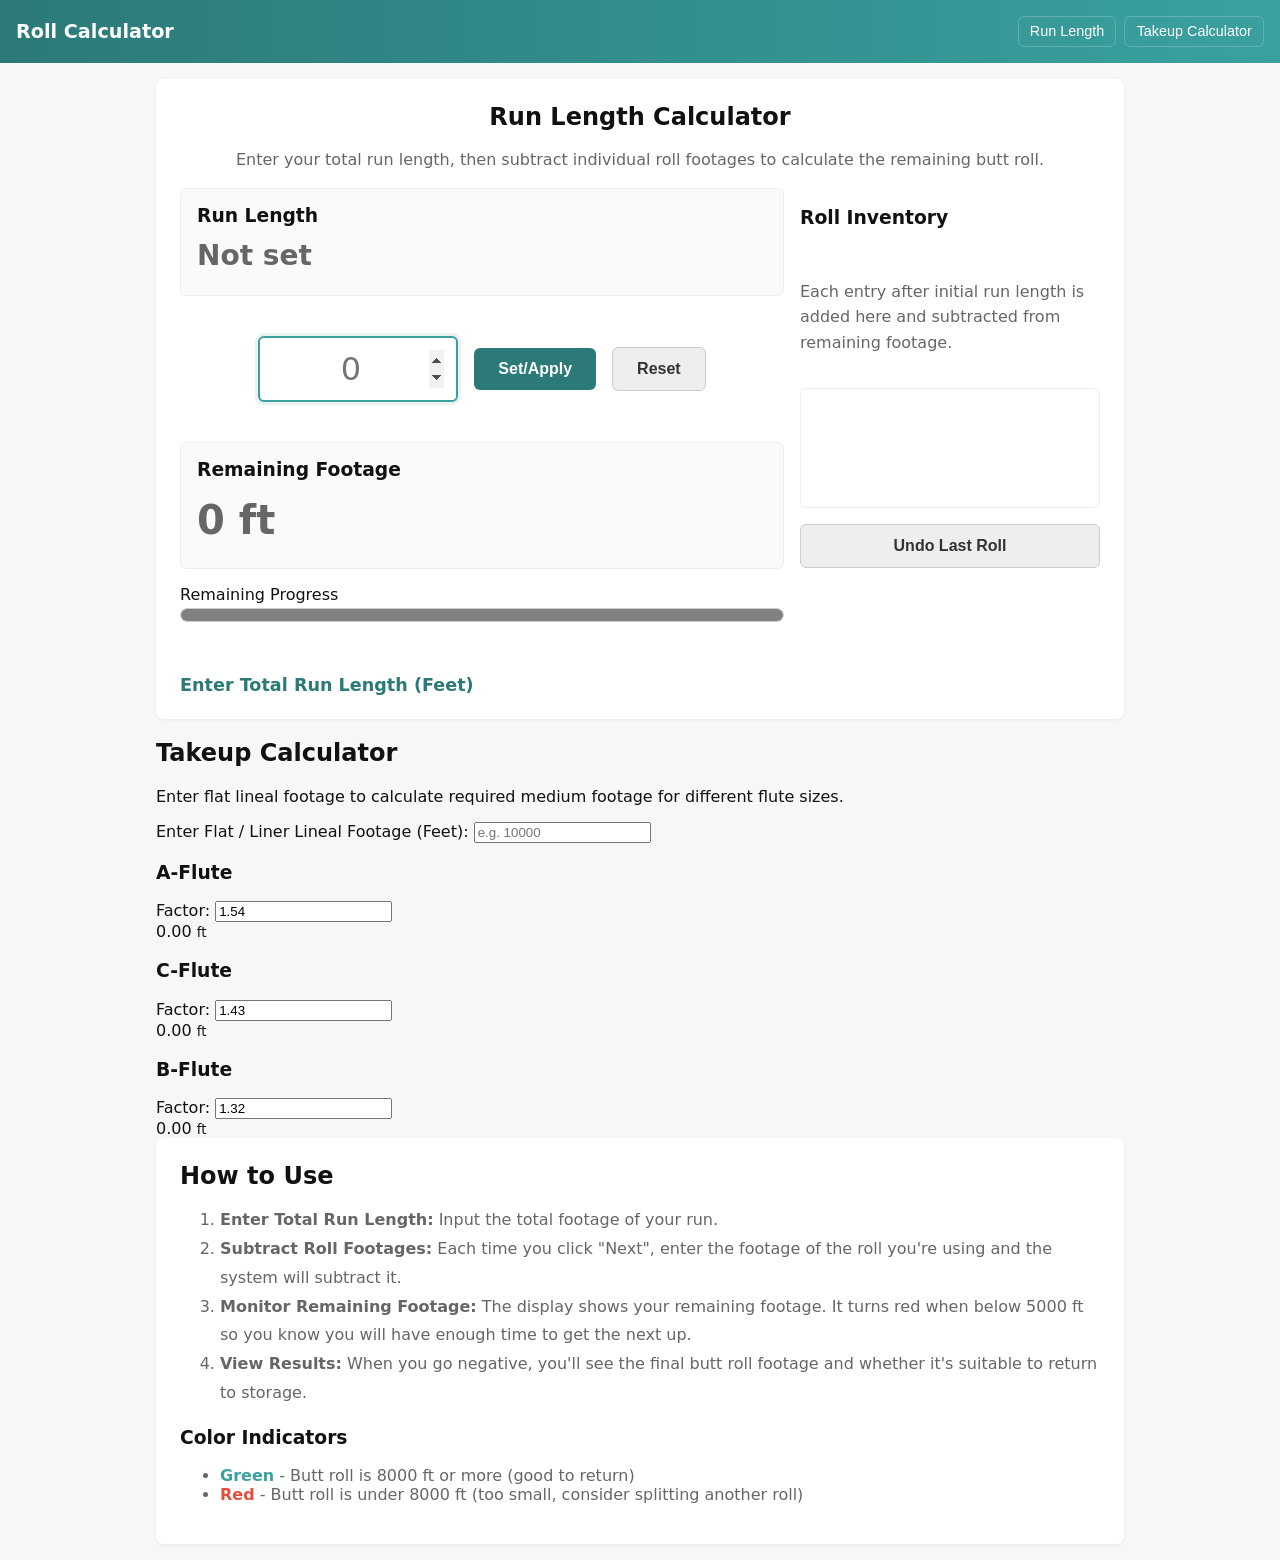
==== index.html @ 4db13a13 "Add tabbed header and takeup calculator to index.html" ====
<!doctype html>
<html lang="en">
<head>
  <meta charset="utf-8" />
  <meta name="viewport" content="width=device-width,initial-scale=1" />
  <title>Roll Calculator</title>
  <link rel="stylesheet" href="styles.css">
</head>
<body>
  <header>
    <h1>Roll Calculator</h1>
    <nav class="tab-nav">
      <button class="tab-btn active" onclick="switchTab('run-length-tab')">Run Length</button>
      <button class="tab-btn" onclick="switchTab('takeup-tab')">Takeup Calculator</button>
    </nav>
  </header>

  <main>
    <!-- TAB 1: RUN LENGTH CALCULATOR -->
    <section id="run-length-tab" class="tab-content active">
      <section class="card" id="calculator">
        <h2 style="text-align:center; margin-top:0;">Run Length Calculator</h2>
        <p style="text-align:center; color:#666;">Enter your total run length, then subtract individual roll footages to calculate the remaining butt roll.</p>

        <div class="calculator-grid">
          <div class="left-panel">
            <div class="status-box">
              <h3>Run Length</h3>
              <p id="runLengthVal">Not set</p>
            </div>

            <div class="input-container">
              <input type="number" id="userInput" placeholder="0" min="0" step="any" autofocus>
              <button onclick="handleInput()" id="actionBtn">Set/Apply</button>
              <button onclick="resetCalculator()" id="resetBtn" class="secondary-btn">Reset</button>
            </div>

            <div class="status-box">
              <h3>Remaining Footage</h3>
              <p id="remainingVal">0</p>
            </div>

            <div class="progress-wrapper">
              <label for="remainingBar">Remaining Progress</label>
              <progress id="remainingBar" value="0" max="100"></progress>
            </div>

            <div id="errorMessage" class="error-message" aria-live="polite"></div>

            <div id="instruction" class="instruction-text">Enter Total Run Length (Feet)</div>

            <div id="finalMessage" class="finish-message" style="display:none;"></div>
          </div>

          <div class="right-panel">
            <h3>Roll Inventory</h3>
            <p style="color:#666;">Each entry after initial run length is added here and subtracted from remaining footage.</p>
            <ul id="rollInventory" class="roll-list"></ul>
            <button onclick="undoLastRoll()" id="undoBtn" class="secondary-btn" disabled>Undo Last Roll</button>
          </div>
        </div>
      </section>
    </section>

    <!-- TAB 2: TAKEUP CALCULATOR -->
    <section id="takeup-tab" class="tab-content">
      <h2>Takeup Calculator</h2>
      <p>Enter flat lineal footage to calculate required medium footage for different flute sizes.</p>

      <div class="takeup-card">
        <div class="input-group">
          <label for="flatLineal">Enter Flat / Liner Lineal Footage (Feet):</label>
          <input 
            type="number" 
            id="flatLineal" 
            placeholder="e.g. 10000" 
            oninput="calculateTakeup()" 
          />
        </div>

        <div class="flute-outputs">
          <!-- A-Flute -->
          <div class="flute-card">
            <h3>A-Flute</h3>
            <div class="factor-input">
              <label>Factor:</label>
              <input type="number" id="factorA" value="1.54" step="0.01" oninput="calculateTakeup()">
            </div>
            <div class="result-display">
              <span id="outputA">0</span> <small>ft</small>
            </div>
          </div>

          <!-- C-Flute -->
          <div class="flute-card">
            <h3>C-Flute</h3>
            <div class="factor-input">
              <label>Factor:</label>
              <input type="number" id="factorC" value="1.43" step="0.01" oninput="calculateTakeup()">
            </div>
            <div class="result-display">
              <span id="outputC">0</span> <small>ft</small>
            </div>
          </div>

          <!-- B-Flute -->
          <div class="flute-card">
            <h3>B-Flute</h3>
            <div class="factor-input">
              <label>Factor:</label>
              <input type="number" id="factorB" value="1.32" step="0.01" oninput="calculateTakeup()">
            </div>
            <div class="result-display">
              <span id="outputB">0</span> <small>ft</small>
            </div>
          </div>
        </div>
      </div>
    </section>

    <!-- Info / How to Use (kept from original) -->
    <section class="card" id="info">
      <h2>How to Use</h2>
      <ol style="line-height:1.8; color:#666;">
        <li><strong>Enter Total Run Length:</strong> Input the total footage of your run.</li>
        <li><strong>Subtract Roll Footages:</strong> Each time you click "Next", enter the footage of the roll you're using and the system will subtract it.</li>
        <li><strong>Monitor Remaining Footage:</strong> The display shows your remaining footage. It turns red when below 5000 ft so you know you will have enough time to get the next up.</li>
        <li><strong>View Results:</strong> When you go negative, you'll see the final butt roll footage and whether it's suitable to return to storage.</li>
      </ol>
      
      <h3>Color Indicators</h3>
      <ul style="color:#666;">
        <li><span style="color:#3aa1a0; font-weight:bold;">Green</span> - Butt roll is 8000 ft or more (good to return)</li>
        <li><span style="color:#e74c3c; font-weight:bold;">Red</span> - Butt roll is under 8000 ft (too small, consider splitting another roll)</li>
      </ul>
    </section>
  </main>

  <script>
    // Simple tab switcher
    function switchTab(id) {
      document.querySelectorAll('.tab-content').forEach(function(sec){
        sec.classList.remove('active');
      });
      document.getElementById(id).classList.add('active');

      // update active button
      document.querySelectorAll('.tab-btn').forEach(function(btn){
        btn.classList.remove('active');
      });
      var activeBtn = Array.from(document.querySelectorAll('.tab-btn')).find(b => b.getAttribute('onclick') && b.getAttribute('onclick').includes(id));
      if (activeBtn) activeBtn.classList.add('active');
    }

    // Takeup calculator
    function calculateTakeup() {
      var flat = parseFloat(document.getElementById('flatLineal').value) || 0;
      var factorA = parseFloat(document.getElementById('factorA').value) || 0;
      var factorB = parseFloat(document.getElementById('factorB').value) || 0;
      var factorC = parseFloat(document.getElementById('factorC').value) || 0;

      var outA = (flat * factorA);
      var outB = (flat * factorB);
      var outC = (flat * factorC);

      document.getElementById('outputA').innerText = isFinite(outA) ? outA.toFixed(2) : '0';
      document.getElementById('outputB').innerText = isFinite(outB) ? outB.toFixed(2) : '0';
      document.getElementById('outputC').innerText = isFinite(outC) ? outC.toFixed(2) : '0';
    }

    // initialize outputs on load
    document.addEventListener('DOMContentLoaded', function(){
      calculateTakeup();
    });
  </script>

  <script src="app.js"></script>
</body>
</html>
---- styles.css ----
:root{--accent:#2b7a78;--muted:#666}
*{box-sizing:border-box}
body{
  font-family:system-ui,-apple-system,Segoe UI,Roboto,'Helvetica Neue',Arial;
  margin:0;
  background:#f7f7f8;
  color:#111
}
header{
  background:linear-gradient(90deg,var(--accent),#3aa1a0);
  color:white;
  padding:1rem;
  display:flex;
  align-items:center;
  justify-content:space-between
}
header h1{
  margin:0;
  font-size:1.2rem
}
nav{
  display:flex;
  gap:.5rem
}
nav .tab-btn{
  background:transparent;
  border:1px solid rgba(255,255,255,0.2);
  color:white;
  padding:.4rem .7rem;
  border-radius:6px;
  cursor:pointer;
  font-size:0.9rem
}
nav .tab-btn:hover{
  background:rgba(255,255,255,0.1)
}
main{
  padding:1rem;
  max-width:1000px;
  margin:0 auto
}
.card{
  background:white;
  padding:1.5rem;
  border-radius:8px;
  box-shadow:0 1px 4px rgba(0,0,0,0.06)
}
.card h2{
  margin-top:0;
  margin-bottom:1rem
}
.card p{
  color:#666;
  line-height:1.6
}
.input-container{
  display:flex;
  gap:1rem;
  align-items:center;
  justify-content:center;
  margin:1.5rem 0;
  flex-wrap:wrap
}
#userInput{
  font-size:2rem;
  width:200px;
  padding:0.75rem;
  text-align:center;
  border:2px solid var(--accent);
  border-radius:6px;
  font-family:system-ui,-apple-system,Segoe UI,Roboto
}
#userInput:focus{
  outline:none;
  border-color:#3aa1a0;
  box-shadow:0 0 0 3px rgba(43,122,120,0.1)
}
#actionBtn{
  font-size:1rem;
  padding:0.75rem 1.5rem;
  cursor:pointer;
  background:var(--accent);
  color:white;
  border:none;
  border-radius:6px;
  font-weight:600;
  transition:background 0.2s
}
#actionBtn:hover{
  background:#3aa1a0
}
.secondary-btn{
  font-size:1rem;
  padding:0.75rem 1.5rem;
  cursor:pointer;
  background:#eeeeee;
  color:#333;
  border:1px solid #ccc;
  border-radius:6px;
  font-weight:600;
  transition:background 0.2s;
}
.secondary-btn:hover{
  background:#ddd;
}
.error-message{
  color:#c0392b;
  font-weight:600;
  min-height:1.25rem;
}
#remainingBar{
  width:100%;
  height:14px;
  appearance:none;
  border: 1px solid #ccc;
  border-radius: 8px;
  overflow: hidden;
}

#remainingBar.progress-green::-webkit-progress-value{background:#27ae60;}
#remainingBar.progress-amber::-webkit-progress-value{background:#f39c12;}
#remainingBar.progress-red::-webkit-progress-value{background:#e74c3c;}
#remainingBar.progress-green::-moz-progress-bar{background:#27ae60;}
#remainingBar.progress-amber::-moz-progress-bar{background:#f39c12;}
#remainingBar.progress-red::-moz-progress-bar{background:#e74c3c;}

#displayArea{
  text-align:center;
  font-size:2rem;
  margin:2rem 0;
  color:var(--muted)
}
#remainingVal{
  font-weight:bold;
  font-size:2.5rem
}
.status-good{
  color:#27ae60
}
.status-warning{
  color:#e74c3c
}
.calculator-grid{
  display:grid;
  grid-template-columns:1fr 300px;
  gap:1rem;
  align-items:start;
}
.left-panel,
.right-panel{
  display:flex;
  flex-direction:column;
  gap:1rem;
}
.status-box{
  border:1px solid #eee;
  padding:1rem;
  border-radius:6px;
  background:#fafafa;
}
.status-box h3{
  margin:0 0 0.5rem;
}
.status-box p{
  margin:0;
  font-size:1.75rem;
  font-weight:700;
}
.instruction-text{
  color:var(--accent);
  font-size:1.1rem;
  font-weight:600;
}
.roll-list{
  list-style:none;
  padding:0.5rem;
  margin:0;
  border:1px solid #eee;
  border-radius:6px;
  min-height:120px;
  max-height:300px;
  overflow:auto;
  background:#fff;
}
.roll-list li{
  margin:0.25rem 0;
  padding:0.4rem 0.5rem;
  border-bottom:1px solid #f0f0f0;
  display:flex;
  justify-content:space-between;
}
.roll-list li:last-child{border-bottom:none;}
.centered-content{
  display:flex;
  flex-direction:column;
  align-items:center;
  gap:1rem
}
.finish-message{
  font-size:1.25rem;
  margin-top:1rem;
  padding:1rem;
  background:#f0f0f0;
  border-radius:6px;
  text-align:center
}
.finish-message.warning{
  background:#ffe6e6;
  color:#c0392b
}
.finish-message.success{
  background:#e6ffe6;
  color:#27ae60
}
button{
  cursor:pointer
}
@media print{header, nav, .actions{display:none}body{background:white}}
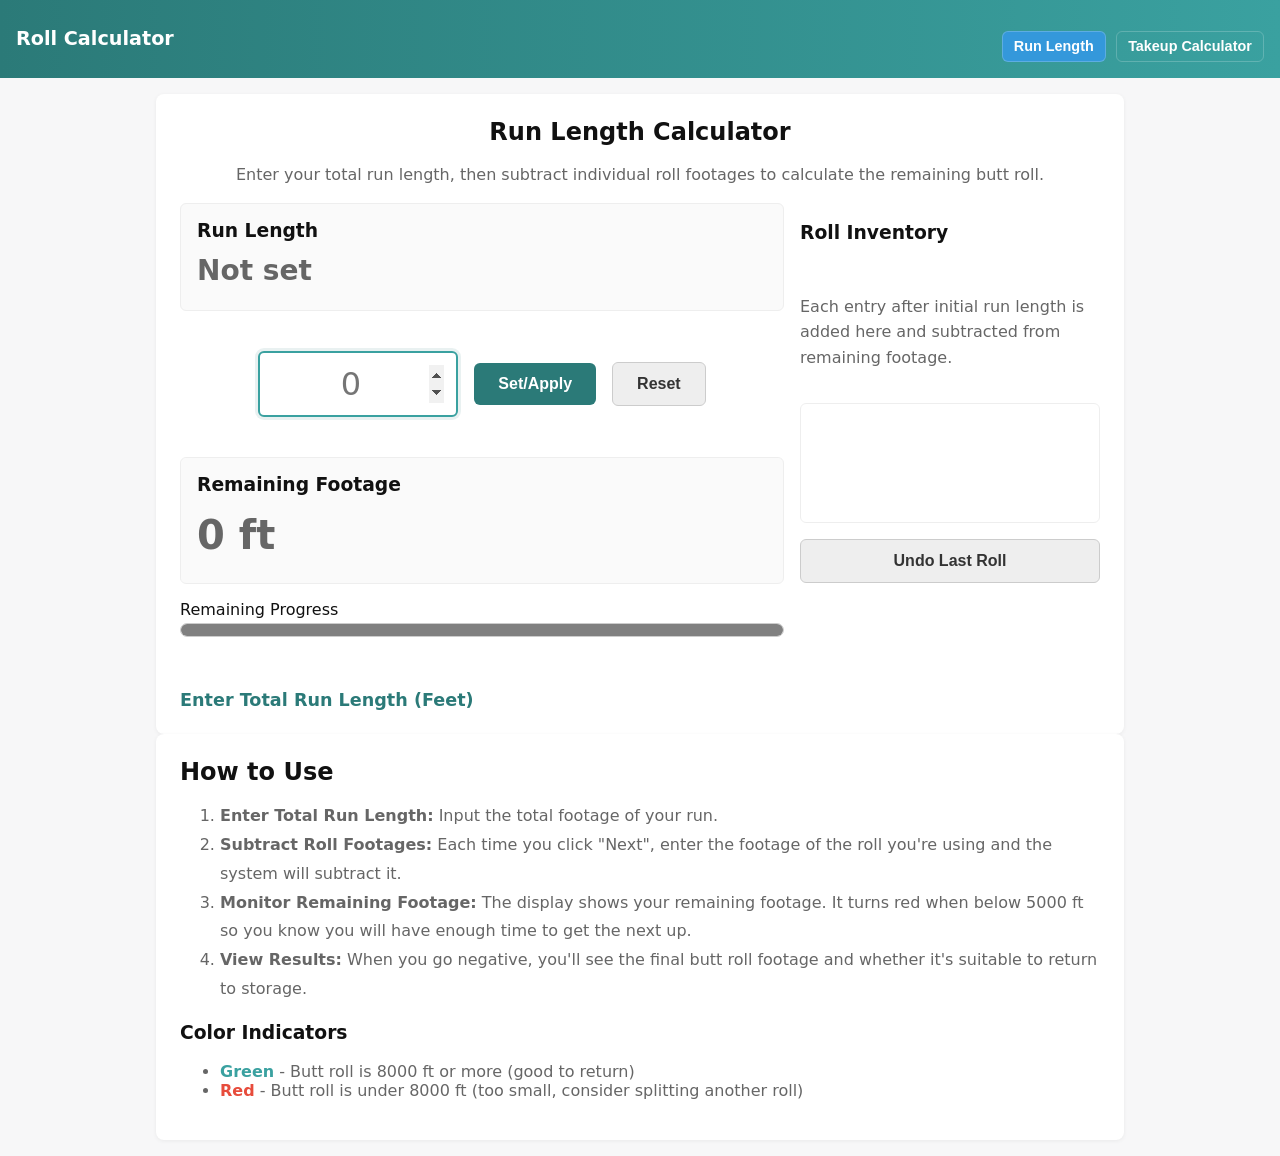
==== commit aa736afc: "Change A-Flute to E-Flute in index.html" ====
--- a/index.html
+++ b/index.html
@@ -81,10 +81,10 @@
         <div class="flute-outputs">
           <!-- A-Flute -->
           <div class="flute-card">
-            <h3>A-Flute</h3>
+            <h3>E-Flute</h3>
             <div class="factor-input">
               <label>Factor:</label>
-              <input type="number" id="factorA" value="1.54" step="0.01" oninput="calculateTakeup()">
+              <input type="number" id="factorE" value="1.27" step="0.01" oninput="calculateTakeup()">
             </div>
             <div class="result-display">
               <span id="outputA">0</span> <small>ft</small>
--- a/styles.css
+++ b/styles.css
@@ -216,3 +216,110 @@
   cursor:pointer
 }
 @media print{header, nav, .actions{display:none}body{background:white}}
+
+/* Added tab + takeup styles */
+/* Tab Navigation */
+.tab-nav {
+  display: flex;
+  gap: 10px;
+  margin-top: 15px;
+}
+
+.tab-btn {
+  padding: 10px 20px;
+  border: none;
+  background-color: #2c3e50;
+  color: #fff;
+  cursor: pointer;
+  border-radius: 6px 6px 0 0;
+  font-size: 1rem;
+  font-weight: 600;
+  transition: background-color 0.2s ease;
+}
+
+.tab-btn.active {
+  background-color: #3498db;
+}
+
+.tab-btn:hover {
+  opacity: 0.9;
+}
+
+/* Tab Switching Visibility */
+.tab-content {
+  display: none;
+}
+
+.tab-content.active {
+  display: block;
+}
+
+/* Takeup Calculator Layout */
+.takeup-card {
+  background: #ffffff;
+  padding: 20px;
+  border-radius: 8px;
+  box-shadow: 0 2px 8px rgba(0, 0, 0, 0.1);
+  margin-top: 15px;
+}
+
+.input-group {
+  margin-bottom: 20px;
+}
+
+.input-group label {
+  display: block;
+  font-weight: bold;
+  margin-bottom: 6px;
+}
+
+.input-group input {
+  width: 100%;
+  max-width: 320px;
+  padding: 10px;
+  font-size: 1.1rem;
+  border: 1px solid #ccc;
+  border-radius: 4px;
+}
+
+.flute-outputs {
+  display: grid;
+  grid-template-columns: repeat(auto-fit, minmax(220px, 1fr));
+  gap: 15px;
+}
+
+.flute-card {
+  border: 1px solid #e2e8f0;
+  border-radius: 8px;
+  padding: 15px;
+  background: #f8fafc;
+  text-align: center;
+}
+
+.flute-card h3 {
+  margin-top: 0;
+  color: #1e293b;
+}
+
+.factor-input {
+  display: flex;
+  justify-content: center;
+  align-items: center;
+  gap: 8px;
+  margin-bottom: 12px;
+  font-size: 0.9rem;
+}
+
+.factor-input input {
+  width: 65px;
+  padding: 4px;
+  text-align: center;
+  border: 1px solid #cbd5e1;
+  border-radius: 4px;
+}
+
+.result-display {
+  font-size: 1.8rem;
+  font-weight: bold;
+  color: #2563eb;
+}
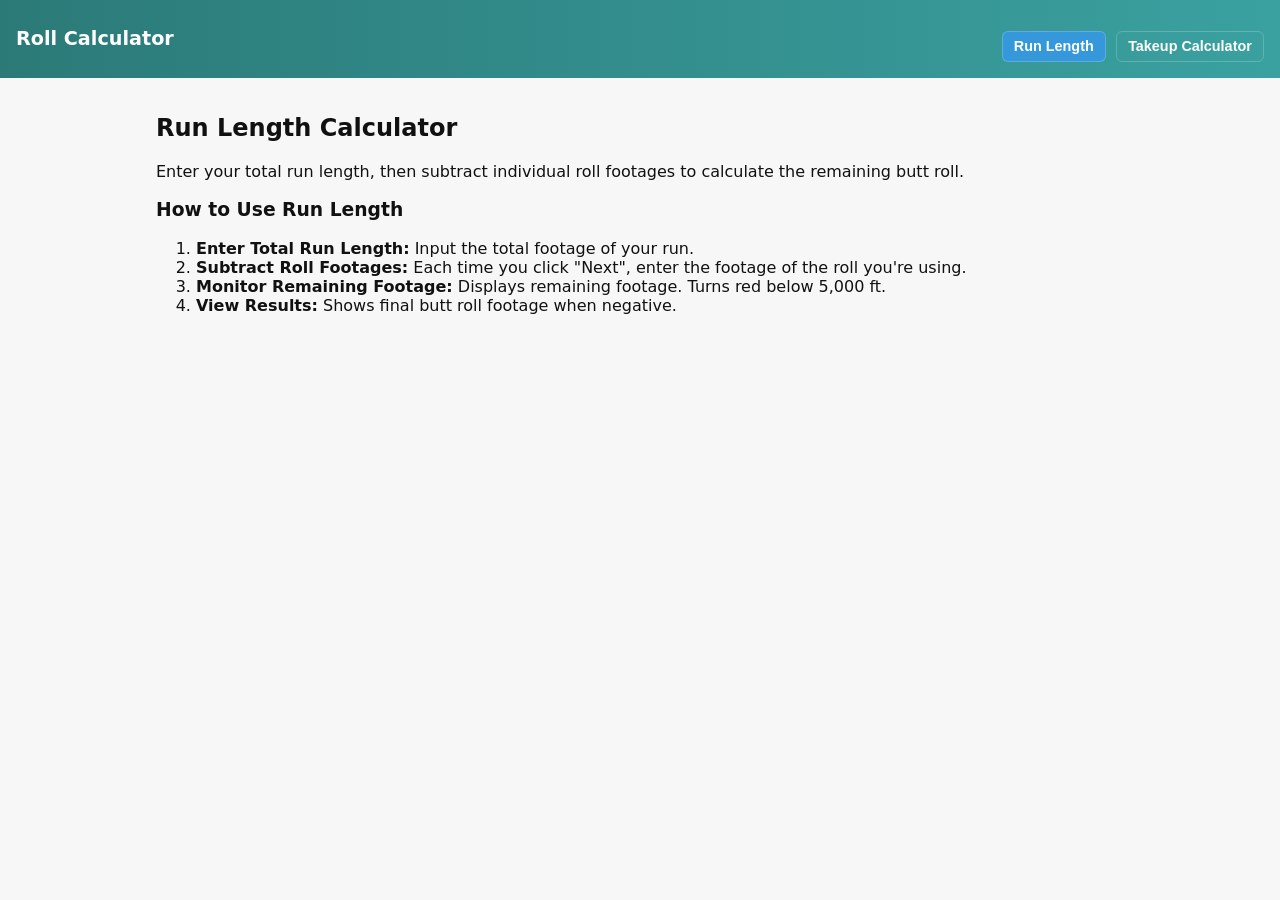
==== commit 38d5db75: "Refactor Run Length and Takeup Calculator UI Refactor Run Length and Takeup Calculator sections for " ====
--- a/index.html
+++ b/index.html
@@ -16,58 +16,33 @@
   </header>
 
   <main>
-    <!-- TAB 1: RUN LENGTH CALCULATOR -->
-    <section id="run-length-tab" class="tab-content active">
-      <section class="card" id="calculator">
-        <h2 style="text-align:center; margin-top:0;">Run Length Calculator</h2>
-        <p style="text-align:center; color:#666;">Enter your total run length, then subtract individual roll footages to calculate the remaining butt roll.</p>
+  <!-- TAB 1: RUN LENGTH CALCULATOR -->
+  <section id="run-length-tab" class="tab-content active">
+    <h2>Run Length Calculator</h2>
+    <p>Enter your total run length, then subtract individual roll footages to calculate the remaining butt roll.</p>
 
-        <div class="calculator-grid">
-          <div class="left-panel">
-            <div class="status-box">
-              <h3>Run Length</h3>
-              <p id="runLengthVal">Not set</p>
-            </div>
+    <!-- Your existing Run Length UI elements go here -->
 
-            <div class="input-container">
-              <input type="number" id="userInput" placeholder="0" min="0" step="any" autofocus>
-              <button onclick="handleInput()" id="actionBtn">Set/Apply</button>
-              <button onclick="resetCalculator()" id="resetBtn" class="secondary-btn">Reset</button>
-            </div>
+    <!-- Run Length Instructions (Inside Tab 1) -->
+    <div class="instructions">
+      <h3>How to Use Run Length</h3>
+      <ol>
+        <li><strong>Enter Total Run Length:</strong> Input the total footage of your run.</li>
+        <li><strong>Subtract Roll Footages:</strong> Each time you click "Next", enter the footage of the roll you're using.</li>
+        <li><strong>Monitor Remaining Footage:</strong> Displays remaining footage. Turns red below 5,000 ft.</li>
+        <li><strong>View Results:</strong> Shows final butt roll footage when negative.</li>
+      </ol>
+    </div>
+  </section>
 
-            <div class="status-box">
-              <h3>Remaining Footage</h3>
-              <p id="remainingVal">0</p>
-            </div>
+  <!-- TAB 2: TAKEUP CALCULATOR -->
+  <section id="takeup-tab" class="tab-content">
+    <h2>Takeup Calculator</h2>
+    <p>Enter flat lineal footage to calculate required medium footage for different flute sizes.</p>
 
-            <div class="progress-wrapper">
-              <label for="remainingBar">Remaining Progress</label>
-              <progress id="remainingBar" value="0" max="100"></progress>
-            </div>
-
-            <div id="errorMessage" class="error-message" aria-live="polite"></div>
-
-            <div id="instruction" class="instruction-text">Enter Total Run Length (Feet)</div>
-
-            <div id="finalMessage" class="finish-message" style="display:none;"></div>
-          </div>
-
-          <div class="right-panel">
-            <h3>Roll Inventory</h3>
-            <p style="color:#666;">Each entry after initial run length is added here and subtracted from remaining footage.</p>
-            <ul id="rollInventory" class="roll-list"></ul>
-            <button onclick="undoLastRoll()" id="undoBtn" class="secondary-btn" disabled>Undo Last Roll</button>
-          </div>
-        </div>
-      </section>
-    </section>
-
-    <!-- TAB 2: TAKEUP CALCULATOR -->
-    <section id="takeup-tab" class="tab-content">
-      <h2>Takeup Calculator</h2>
-      <p>Enter flat lineal footage to calculate required medium footage for different flute sizes.</p>
-
-      <div class="takeup-card">
+    <div class="takeup-card">
+      <!-- Prevent form refresh on Enter key -->
+      <form id="takeupForm" onsubmit="event.preventDefault(); calculateTakeup();">
         <div class="input-group">
           <label for="flatLineal">Enter Flat / Liner Lineal Footage (Feet):</label>
           <input 
@@ -75,16 +50,17 @@
             id="flatLineal" 
             placeholder="e.g. 10000" 
             oninput="calculateTakeup()" 
+            onchange="calculateTakeup()"
           />
         </div>
 
         <div class="flute-outputs">
           <!-- A-Flute -->
           <div class="flute-card">
-            <h3>E-Flute</h3>
+            <h3>A-Flute</h3>
             <div class="factor-input">
-              <label>Factor:</label>
-              <input type="number" id="factorE" value="1.27" step="0.01" oninput="calculateTakeup()">
+              <label for="factorA">Factor:</label>
+              <input type="number" id="factorA" value="1.54" step="0.01" oninput="calculateTakeup()">
             </div>
             <div class="result-display">
               <span id="outputA">0</span> <small>ft</small>
@@ -95,7 +71,7 @@
           <div class="flute-card">
             <h3>C-Flute</h3>
             <div class="factor-input">
-              <label>Factor:</label>
+              <label for="factorC">Factor:</label>
               <input type="number" id="factorC" value="1.43" step="0.01" oninput="calculateTakeup()">
             </div>
             <div class="result-display">
@@ -107,7 +83,7 @@
           <div class="flute-card">
             <h3>B-Flute</h3>
             <div class="factor-input">
-              <label>Factor:</label>
+              <label for="factorB">Factor:</label>
               <input type="number" id="factorB" value="1.32" step="0.01" oninput="calculateTakeup()">
             </div>
             <div class="result-display">
@@ -115,26 +91,20 @@
             </div>
           </div>
         </div>
-      </div>
-    </section>
+      </form>
+    </div>
 
-    <!-- Info / How to Use (kept from original) -->
-    <section class="card" id="info">
-      <h2>How to Use</h2>
-      <ol style="line-height:1.8; color:#666;">
-        <li><strong>Enter Total Run Length:</strong> Input the total footage of your run.</li>
-        <li><strong>Subtract Roll Footages:</strong> Each time you click "Next", enter the footage of the roll you're using and the system will subtract it.</li>
-        <li><strong>Monitor Remaining Footage:</strong> The display shows your remaining footage. It turns red when below 5000 ft so you know you will have enough time to get the next up.</li>
-        <li><strong>View Results:</strong> When you go negative, you'll see the final butt roll footage and whether it's suitable to return to storage.</li>
+    <!-- Takeup Instructions (Inside Tab 2) -->
+    <div class="instructions">
+      <h3>How to Use Takeup Calculator</h3>
+      <ol>
+        <li><strong>Enter Flat Lineal:</strong> Input your target paper/liner lineal footage.</li>
+        <li><strong>Review Multipliers:</strong> Factors default to standard A (1.54), C (1.43), and B (1.32) flute ratios. Adjust them if your corrugator uses custom takeup specs.</li>
+        <li><strong>Read Lineals:</strong> The outputs update instantly as you type or press Enter.</li>
       </ol>
-      
-      <h3>Color Indicators</h3>
-      <ul style="color:#666;">
-        <li><span style="color:#3aa1a0; font-weight:bold;">Green</span> - Butt roll is 8000 ft or more (good to return)</li>
-        <li><span style="color:#e74c3c; font-weight:bold;">Red</span> - Butt roll is under 8000 ft (too small, consider splitting another roll)</li>
-      </ul>
-    </section>
-  </main>
+    </div>
+  </section>
+</main>
 
   <script>
     // Simple tab switcher
@@ -155,15 +125,15 @@
     // Takeup calculator
     function calculateTakeup() {
       var flat = parseFloat(document.getElementById('flatLineal').value) || 0;
-      var factorA = parseFloat(document.getElementById('factorA').value) || 0;
+      var factorE = parseFloat(document.getElementById('factorE').value) || 0;
       var factorB = parseFloat(document.getElementById('factorB').value) || 0;
       var factorC = parseFloat(document.getElementById('factorC').value) || 0;
 
-      var outA = (flat * factorA);
+      var outE = (flat * factorE);
       var outB = (flat * factorB);
       var outC = (flat * factorC);
 
-      document.getElementById('outputA').innerText = isFinite(outA) ? outA.toFixed(2) : '0';
+      document.getElementById('outputE').innerText = isFinite(outE) ? outA.toFixed(2) : '0';
       document.getElementById('outputB').innerText = isFinite(outB) ? outB.toFixed(2) : '0';
       document.getElementById('outputC').innerText = isFinite(outC) ? outC.toFixed(2) : '0';
     }
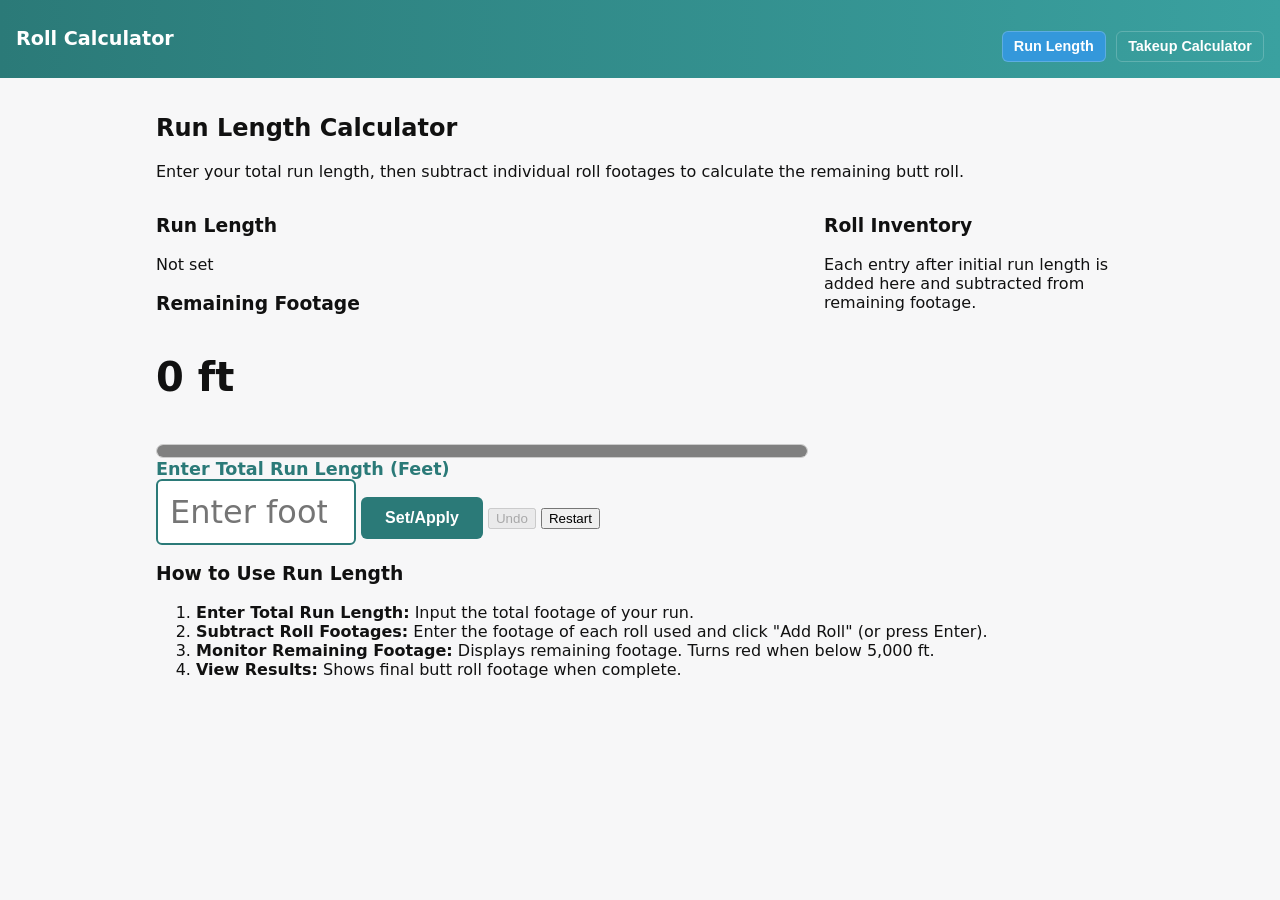
==== commit 86bf57a8: "Fix HTML formatting and improve calculator UI" ====
--- a/index.html
+++ b/index.html
@@ -2,147 +2,143 @@
 <html lang="en">
 <head>
   <meta charset="utf-8" />
-  <meta name="viewport" content="width=device-width,initial-scale=1" />
+  <meta name="viewport" content="width=device-width, initial-scale=1" />
   <title>Roll Calculator</title>
-  <link rel="stylesheet" href="styles.css">
+  <link rel="stylesheet" href="styles.css" />
 </head>
 <body>
   <header>
     <h1>Roll Calculator</h1>
     <nav class="tab-nav">
-      <button class="tab-btn active" onclick="switchTab('run-length-tab')">Run Length</button>
-      <button class="tab-btn" onclick="switchTab('takeup-tab')">Takeup Calculator</button>
+      <button class="tab-btn active" onclick="switchTab('run-length-tab', event)">Run Length</button>
+      <button class="tab-btn" onclick="switchTab('takeup-tab', event)">Takeup Calculator</button>
     </nav>
   </header>
 
   <main>
-  <!-- TAB 1: RUN LENGTH CALCULATOR -->
-  <section id="run-length-tab" class="tab-content active">
-    <h2>Run Length Calculator</h2>
-    <p>Enter your total run length, then subtract individual roll footages to calculate the remaining butt roll.</p>
+    <!-- TAB 1: RUN LENGTH CALCULATOR -->
+    <section id="run-length-tab" class="tab-content active">
+      <h2>Run Length Calculator</h2>
+      <p>Enter your total run length, then subtract individual roll footages to calculate the remaining butt roll.</p>
 
-    <!-- Your existing Run Length UI elements go here -->
+      <div class="calculator-grid">
+        <div class="main-card">
+          <div class="stat-box">
+            <h3>Run Length</h3>
+            <p id="runLengthVal">Not set</p>
+          </div>
 
-    <!-- Run Length Instructions (Inside Tab 1) -->
-    <div class="instructions">
-      <h3>How to Use Run Length</h3>
-      <ol>
-        <li><strong>Enter Total Run Length:</strong> Input the total footage of your run.</li>
-        <li><strong>Subtract Roll Footages:</strong> Each time you click "Next", enter the footage of the roll you're using.</li>
-        <li><strong>Monitor Remaining Footage:</strong> Displays remaining footage. Turns red below 5,000 ft.</li>
-        <li><strong>View Results:</strong> Shows final butt roll footage when negative.</li>
-      </ol>
-    </div>
-  </section>
+          <div class="stat-box">
+            <h3>Remaining Footage</h3>
+            <p id="remainingVal">0 ft</p>
+          </div>
 
-  <!-- TAB 2: TAKEUP CALCULATOR -->
-  <section id="takeup-tab" class="tab-content">
-    <h2>Takeup Calculator</h2>
-    <p>Enter flat lineal footage to calculate required medium footage for different flute sizes.</p>
+          <div class="progress-container">
+            <progress id="remainingBar" max="100" value="0"></progress>
+          </div>
 
-    <div class="takeup-card">
-      <!-- Prevent form refresh on Enter key -->
-      <form id="takeupForm" onsubmit="event.preventDefault(); calculateTakeup();">
-        <div class="input-group">
-          <label for="flatLineal">Enter Flat / Liner Lineal Footage (Feet):</label>
-          <input 
-            type="number" 
-            id="flatLineal" 
-            placeholder="e.g. 10000" 
-            oninput="calculateTakeup()" 
-            onchange="calculateTakeup()"
-          />
+          <div id="finalMessage" class="finish-message" style="display: none;"></div>
+
+          <div id="instruction" class="instruction-text">Enter Total Run Length (Feet)</div>
+
+          <div class="input-controls">
+            <input type="number" id="userInput" placeholder="Enter footage..." />
+            <button id="actionBtn" onclick="handleInput()">Set/Apply</button>
+            <button id="undoBtn" onclick="undoLastRoll()" disabled>Undo</button>
+            <button id="resetBtn" onclick="resetCalculator()">Restart</button>
+          </div>
+
+          <div id="errorMessage" class="error-text"></div>
         </div>
 
-        <div class="flute-outputs">
-          <!-- A-Flute -->
-          <div class="flute-card">
-            <h3>A-Flute</h3>
-            <div class="factor-input">
-              <label for="factorA">Factor:</label>
-              <input type="number" id="factorA" value="1.54" step="0.01" oninput="calculateTakeup()">
+        <div class="inventory-card">
+          <h3>Roll Inventory</h3>
+          <p>Each entry after initial run length is added here and subtracted from remaining footage.</p>
+          <ul id="rollInventory"></ul>
+        </div>
+      </div>
+
+      <!-- Run Length Instructions -->
+      <div class="instructions">
+        <h3>How to Use Run Length</h3>
+        <ol>
+          <li><strong>Enter Total Run Length:</strong> Input the total footage of your run.</li>
+          <li><strong>Subtract Roll Footages:</strong> Enter the footage of each roll used and click "Add Roll" (or press Enter).</li>
+          <li><strong>Monitor Remaining Footage:</strong> Displays remaining footage. Turns red when below 5,000 ft.</li>
+          <li><strong>View Results:</strong> Shows final butt roll footage when complete.</li>
+        </ol>
+      </div>
+    </section>
+
+    <!-- TAB 2: TAKEUP CALCULATOR -->
+    <section id="takeup-tab" class="tab-content">
+      <h2>Takeup Calculator</h2>
+      <p>Enter flat lineal footage to calculate required medium footage for different flute sizes.</p>
+
+      <div class="takeup-card">
+        <form id="takeupForm" onsubmit="event.preventDefault(); calculateTakeup();">
+          <div class="input-group">
+            <label for="flatLineal">Enter Flat / Liner Lineal Footage (Feet):</label>
+            <input 
+              type="number" 
+              id="flatLineal" 
+              placeholder="e.g. 10000" 
+              oninput="calculateTakeup()" 
+              onkeyup="calculateTakeup()"
+            />
+          </div>
+
+          <div class="flute-outputs">
+            <!-- E-Flute -->
+            <div class="flute-card">
+              <h3>E-Flute</h3>
+              <div class="factor-input">
+                <label for="factorE">Factor:</label>
+                <input type="number" id="factorE" value="1.27" step="0.01" oninput="calculateTakeup()">
+              </div>
+              <div class="result-display">
+                <span id="outputE">0</span> <small>ft</small>
+              </div>
             </div>
-            <div class="result-display">
-              <span id="outputA">0</span> <small>ft</small>
+
+            <!-- C-Flute -->
+            <div class="flute-card">
+              <h3>C-Flute</h3>
+              <div class="factor-input">
+                <label for="factorC">Factor:</label>
+                <input type="number" id="factorC" value="1.43" step="0.01" oninput="calculateTakeup()">
+              </div>
+              <div class="result-display">
+                <span id="outputC">0</span> <small>ft</small>
+              </div>
+            </div>
+
+            <!-- B-Flute -->
+            <div class="flute-card">
+              <h3>B-Flute</h3>
+              <div class="factor-input">
+                <label for="factorB">Factor:</label>
+                <input type="number" id="factorB" value="1.32" step="0.01" oninput="calculateTakeup()">
+              </div>
+              <div class="result-display">
+                <span id="outputB">0</span> <small>ft</small>
+              </div>
             </div>
           </div>
+        </form>
+      </div>
 
-          <!-- C-Flute -->
-          <div class="flute-card">
-            <h3>C-Flute</h3>
-            <div class="factor-input">
-              <label for="factorC">Factor:</label>
-              <input type="number" id="factorC" value="1.43" step="0.01" oninput="calculateTakeup()">
-            </div>
-            <div class="result-display">
-              <span id="outputC">0</span> <small>ft</small>
-            </div>
-          </div>
-
-          <!-- B-Flute -->
-          <div class="flute-card">
-            <h3>B-Flute</h3>
-            <div class="factor-input">
-              <label for="factorB">Factor:</label>
-              <input type="number" id="factorB" value="1.32" step="0.01" oninput="calculateTakeup()">
-            </div>
-            <div class="result-display">
-              <span id="outputB">0</span> <small>ft</small>
-            </div>
-          </div>
-        </div>
-      </form>
-    </div>
-
-    <!-- Takeup Instructions (Inside Tab 2) -->
-    <div class="instructions">
-      <h3>How to Use Takeup Calculator</h3>
-      <ol>
-        <li><strong>Enter Flat Lineal:</strong> Input your target paper/liner lineal footage.</li>
-        <li><strong>Review Multipliers:</strong> Factors default to standard A (1.54), C (1.43), and B (1.32) flute ratios. Adjust them if your corrugator uses custom takeup specs.</li>
-        <li><strong>Read Lineals:</strong> The outputs update instantly as you type or press Enter.</li>
-      </ol>
-    </div>
-  </section>
-</main>
-
-  <script>
-    // Simple tab switcher
-    function switchTab(id) {
-      document.querySelectorAll('.tab-content').forEach(function(sec){
-        sec.classList.remove('active');
-      });
-      document.getElementById(id).classList.add('active');
-
-      // update active button
-      document.querySelectorAll('.tab-btn').forEach(function(btn){
-        btn.classList.remove('active');
-      });
-      var activeBtn = Array.from(document.querySelectorAll('.tab-btn')).find(b => b.getAttribute('onclick') && b.getAttribute('onclick').includes(id));
-      if (activeBtn) activeBtn.classList.add('active');
-    }
-
-    // Takeup calculator
-    function calculateTakeup() {
-      var flat = parseFloat(document.getElementById('flatLineal').value) || 0;
-      var factorE = parseFloat(document.getElementById('factorE').value) || 0;
-      var factorB = parseFloat(document.getElementById('factorB').value) || 0;
-      var factorC = parseFloat(document.getElementById('factorC').value) || 0;
-
-      var outE = (flat * factorE);
-      var outB = (flat * factorB);
-      var outC = (flat * factorC);
-
-      document.getElementById('outputE').innerText = isFinite(outE) ? outA.toFixed(2) : '0';
-      document.getElementById('outputB').innerText = isFinite(outB) ? outB.toFixed(2) : '0';
-      document.getElementById('outputC').innerText = isFinite(outC) ? outC.toFixed(2) : '0';
-    }
-
-    // initialize outputs on load
-    document.addEventListener('DOMContentLoaded', function(){
-      calculateTakeup();
-    });
-  </script>
+      <!-- Takeup Instructions -->
+      <div class="instructions">
+        <h3>How to Use Takeup Calculator</h3>
+        <ol>
+          <li><strong>Enter Flat Lineal:</strong> Input your target paper/liner lineal footage.</li>
+          <li><strong>Review Multipliers:</strong> Factors default to standard E (1.27), C (1.43), and B (1.32) flute ratios. Adjust them if your corrugator uses custom takeup specs.</li>
+          <li><strong>Read Lineals:</strong> The calculated medium footage updates instantly as you type.</li>
+        </ol>
+      </div>
+    </section>
+  </main>
 
   <script src="app.js"></script>
 </body>
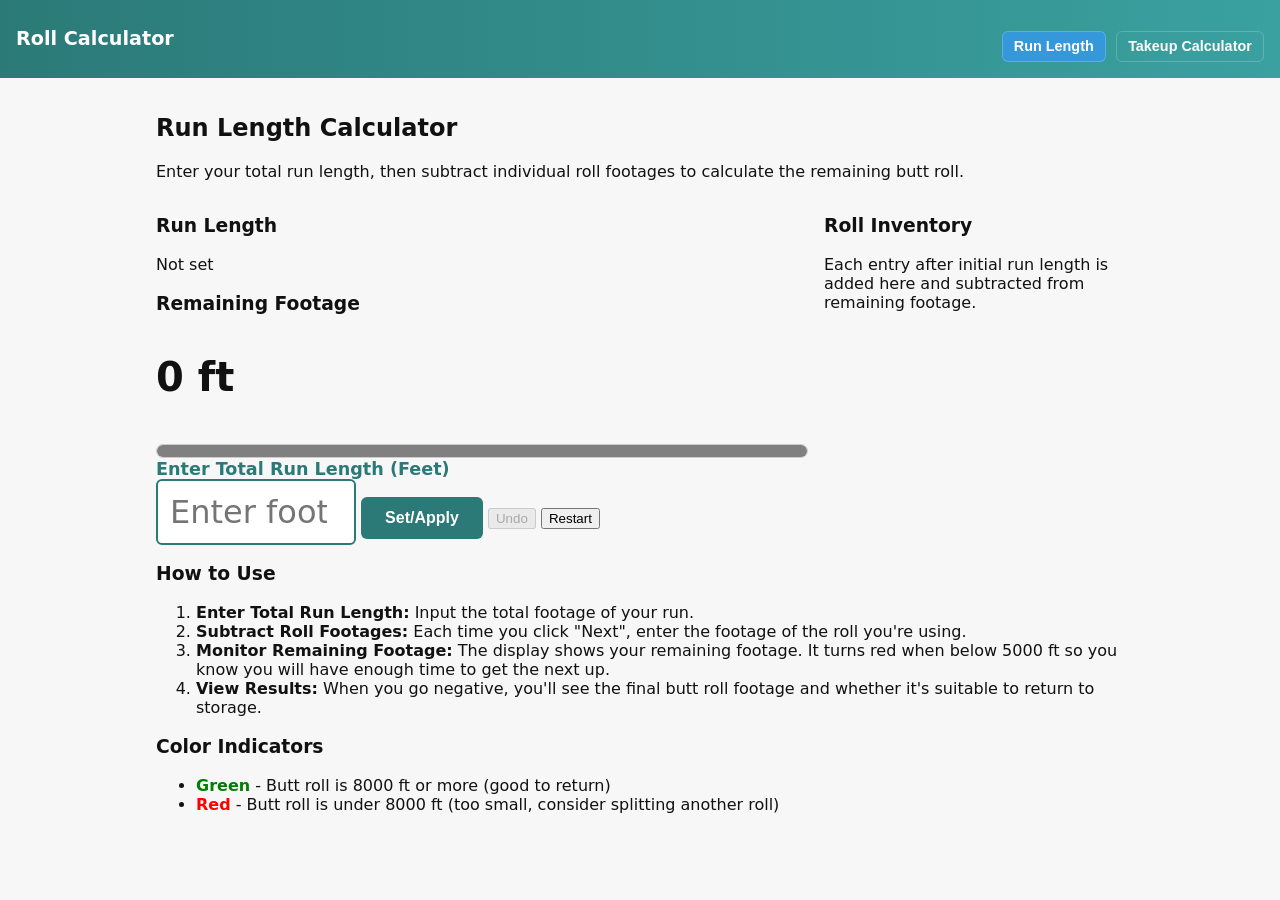
==== commit b62a495d: "Update instructions for Run Length and Takeup Calculator" ====
--- a/index.html
+++ b/index.html
@@ -58,15 +58,21 @@
         </div>
       </div>
 
-      <!-- Run Length Instructions -->
+      <!-- Instructions ONLY for Run Length -->
       <div class="instructions">
-        <h3>How to Use Run Length</h3>
+        <h3>How to Use</h3>
         <ol>
           <li><strong>Enter Total Run Length:</strong> Input the total footage of your run.</li>
-          <li><strong>Subtract Roll Footages:</strong> Enter the footage of each roll used and click "Add Roll" (or press Enter).</li>
-          <li><strong>Monitor Remaining Footage:</strong> Displays remaining footage. Turns red when below 5,000 ft.</li>
-          <li><strong>View Results:</strong> Shows final butt roll footage when complete.</li>
+          <li><strong>Subtract Roll Footages:</strong> Each time you click "Next", enter the footage of the roll you're using.</li>
+          <li><strong>Monitor Remaining Footage:</strong> The display shows your remaining footage. It turns red when below 5000 ft so you know you will have enough time to get the next up.</li>
+          <li><strong>View Results:</strong> When you go negative, you'll see the final butt roll footage and whether it's suitable to return to storage.</li>
         </ol>
+        
+        <h3>Color Indicators</h3>
+        <ul>
+          <li><span style="color: green; font-weight: bold;">Green</span> - Butt roll is 8000 ft or more (good to return)</li>
+          <li><span style="color: red; font-weight: bold;">Red</span> - Butt roll is under 8000 ft (too small, consider splitting another roll)</li>
+        </ul>
       </div>
     </section>
 
@@ -128,13 +134,13 @@
         </form>
       </div>
 
-      <!-- Takeup Instructions -->
+      <!-- Instructions ONLY for Takeup -->
       <div class="instructions">
         <h3>How to Use Takeup Calculator</h3>
         <ol>
-          <li><strong>Enter Flat Lineal:</strong> Input your target paper/liner lineal footage.</li>
-          <li><strong>Review Multipliers:</strong> Factors default to standard E (1.27), C (1.43), and B (1.32) flute ratios. Adjust them if your corrugator uses custom takeup specs.</li>
-          <li><strong>Read Lineals:</strong> The calculated medium footage updates instantly as you type.</li>
+          <li><strong>Enter Flat Lineal:</strong> Input your target liner / flat lineal footage.</li>
+          <li><strong>Adjust Factors:</strong> Takeup factors default to standard E (1.27), C (1.43), and B (1.32) flute ratios. Adjust them if your paper or mill target is different.</li>
+          <li><strong>Read Outputs:</strong> Required medium footages update live as you type.</li>
         </ol>
       </div>
     </section>
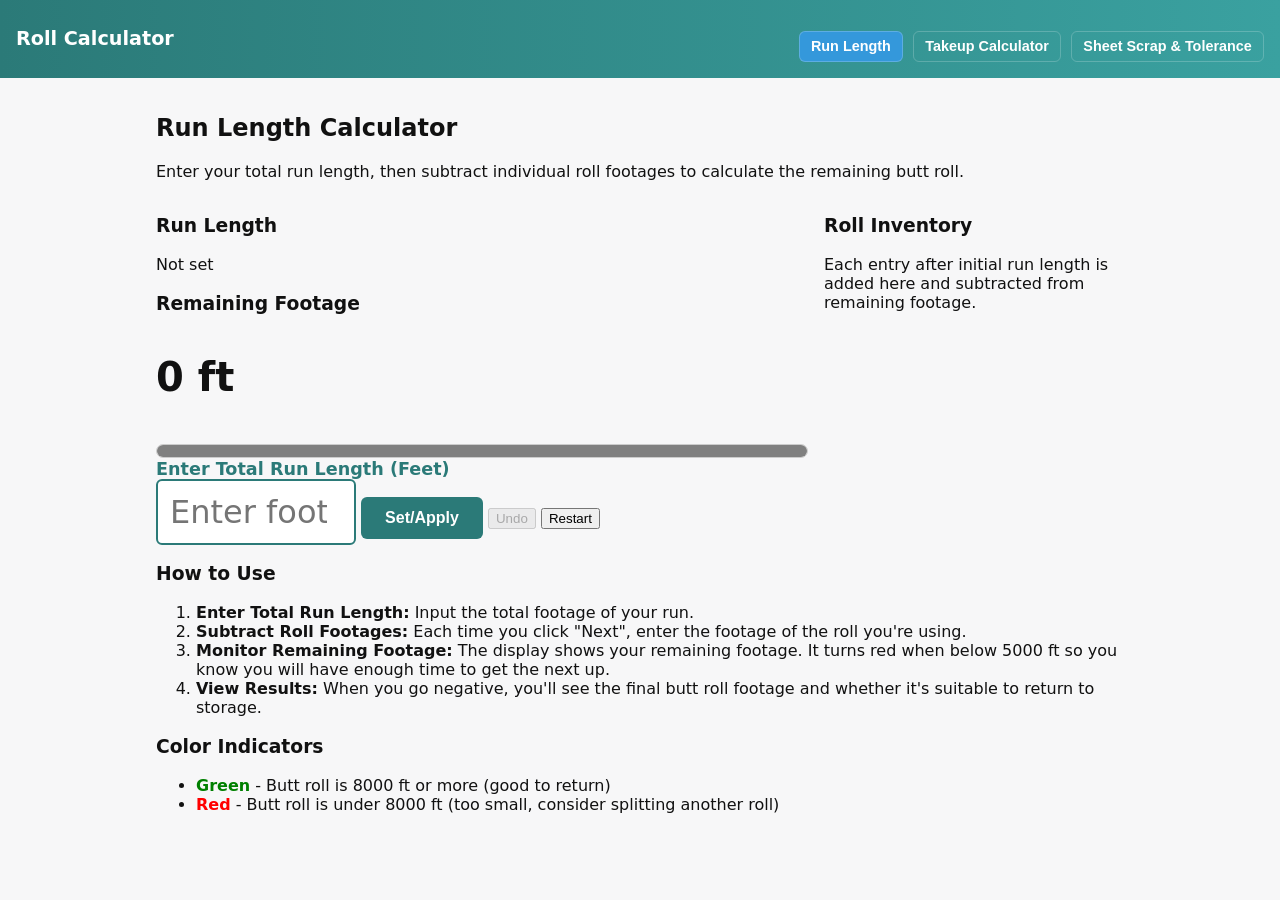
==== commit 7a183f31: "Add Sheet Scrap & Tolerance Calculator section" ====
--- a/index.html
+++ b/index.html
@@ -12,6 +12,7 @@
     <nav class="tab-nav">
       <button class="tab-btn active" onclick="switchTab('run-length-tab', event)">Run Length</button>
       <button class="tab-btn" onclick="switchTab('takeup-tab', event)">Takeup Calculator</button>
+      <button class="tab-btn" onclick="switchTab('scrap-tab', event)">Sheet Scrap & Tolerance</button>
     </nav>
   </header>
 
@@ -67,7 +68,7 @@
           <li><strong>Monitor Remaining Footage:</strong> The display shows your remaining footage. It turns red when below 5000 ft so you know you will have enough time to get the next up.</li>
           <li><strong>View Results:</strong> When you go negative, you'll see the final butt roll footage and whether it's suitable to return to storage.</li>
         </ol>
-        
+
         <h3>Color Indicators</h3>
         <ul>
           <li><span style="color: green; font-weight: bold;">Green</span> - Butt roll is 8000 ft or more (good to return)</li>
@@ -100,7 +101,7 @@
               <h3>E-Flute</h3>
               <div class="factor-input">
                 <label for="factorE">Factor:</label>
-                <input type="number" id="factorE" value="1.27" step="0.01" oninput="calculateTakeup()">
+                <input type="number" id="factorE" value="1.23" step="0.01" oninput="calculateTakeup()">
               </div>
               <div class="result-display">
                 <span id="outputE">0</span> <small>ft</small>
@@ -112,7 +113,7 @@
               <h3>C-Flute</h3>
               <div class="factor-input">
                 <label for="factorC">Factor:</label>
-                <input type="number" id="factorC" value="1.43" step="0.01" oninput="calculateTakeup()">
+                <input type="number" id="factorC" value="1.34" step="0.01" oninput="calculateTakeup()">
               </div>
               <div class="result-display">
                 <span id="outputC">0</span> <small>ft</small>
@@ -124,7 +125,7 @@
               <h3>B-Flute</h3>
               <div class="factor-input">
                 <label for="factorB">Factor:</label>
-                <input type="number" id="factorB" value="1.32" step="0.01" oninput="calculateTakeup()">
+                <input type="number" id="factorB" value="1.28" step="0.01" oninput="calculateTakeup()">
               </div>
               <div class="result-display">
                 <span id="outputB">0</span> <small>ft</small>
@@ -139,8 +140,114 @@
         <h3>How to Use Takeup Calculator</h3>
         <ol>
           <li><strong>Enter Flat Lineal:</strong> Input your target liner / flat lineal footage.</li>
-          <li><strong>Adjust Factors:</strong> Takeup factors default to standard E (1.27), C (1.43), and B (1.32) flute ratios. Adjust them if your paper or mill target is different.</li>
+          <li><strong>Adjust Factors:</strong> Takeup factors default to standard E (1.23), C (1.34), and B (1.28) flute ratios. Adjust them if your paper or mill target is different.</li>
           <li><strong>Read Outputs:</strong> Required medium footages update live as you type.</li>
+        </ol>
+      </div>
+    </section>
+
+    <!-- TAB 3: SHEET SCRAP & TOLERANCE CALCULATOR -->
+    <section id="scrap-tab" class="tab-content">
+      <h2>Sheet Scrap & 10% Tolerance Calculator</h2>
+      <p>Enter the total order sheets, sheets per unit, and scrapped sheets to check if the run is within the 10% tolerance or requires makeup sheets.</p>
+
+      <div class="takeup-card">
+        <form id="scrapForm" onsubmit="event.preventDefault(); calculateScrapTolerance();">
+          <div class="scrap-inputs-grid">
+            <div class="input-group">
+              <label for="totalOrderSheets">Total Order Sheets:</label>
+              <input 
+                type="number" 
+                id="totalOrderSheets" 
+                min="1" 
+                placeholder="e.g. 10000" 
+                oninput="calculateScrapTolerance()"
+              />
+            </div>
+
+            <div class="input-group">
+              <label for="sheetsPerUnit">Sheets Per Unit:</label>
+              <input 
+                type="number" 
+                id="sheetsPerUnit" 
+                min="1" 
+                placeholder="e.g. 250" 
+                oninput="calculateScrapTolerance()"
+              />
+              <div class="unit-presets">
+                <button type="button" class="preset-btn" onclick="setUnitPreset(50)">50</button>
+                <button type="button" class="preset-btn" onclick="setUnitPreset(100)">100</button>
+                <button type="button" class="preset-btn" onclick="setUnitPreset(250)">250</button>
+                <button type="button" class="preset-btn" onclick="setUnitPreset(500)">500</button>
+              </div>
+            </div>
+
+            <div class="input-group">
+              <label for="scrappedSheets">Scrapped Sheets:</label>
+              <input 
+                type="number" 
+                id="scrappedSheets" 
+                min="0" 
+                placeholder="e.g. 850" 
+                oninput="calculateScrapTolerance()"
+              />
+            </div>
+          </div>
+
+          <div class="flute-outputs">
+            <div class="flute-card">
+              <h3>Total Order Units</h3>
+              <div class="result-display teal-text">
+                <span id="resTotalUnits">0</span> <small>units</small>
+              </div>
+              <div class="sub-stat" id="resUnitBreakdown">0 full units + 0 loose</div>
+            </div>
+
+            <div class="flute-card">
+              <h3>Stored 10% Scrap Cap</h3>
+              <div class="result-display teal-text">
+                <span id="resTenPercent">0</span> <small>sheets</small>
+              </div>
+              <div class="sub-stat" id="resTenPercentUnits">0 units (Min Good: 0 sheets)</div>
+            </div>
+
+            <div class="flute-card">
+              <h3>Scrap Percentage</h3>
+              <div class="result-display teal-text" id="resScrapPctWrap">
+                <span id="resScrapPct">0.00%</span>
+              </div>
+              <div class="sub-stat" id="resGoodRemaining">Good sheets remaining: 0</div>
+            </div>
+          </div>
+
+          <div id="scrapStatusBanner" class="finish-message" style="margin-top: 1.25rem;">
+            Enter total order sheets above to calculate 10% tolerance.
+          </div>
+
+          <div id="makeupBox" class="makeup-panel" style="display: none;">
+            <div class="makeup-item">
+              <span class="makeup-label">Makeup Needed to Reach 90% Minimum:</span>
+              <strong id="resMakeup90">0 sheets (0 units)</strong>
+            </div>
+            <div class="makeup-item">
+              <span class="makeup-label">Makeup Needed for 100% Full Order:</span>
+              <strong id="resMakeup100">0 sheets (0 units)</strong>
+            </div>
+          </div>
+
+          <div style="margin-top: 1rem; text-align: right;">
+            <button type="button" class="secondary-btn" onclick="resetScrapCalculator()">Clear Scrap Form</button>
+          </div>
+        </form>
+      </div>
+
+      <!-- Instructions ONLY for Scrap & Tolerance -->
+      <div class="instructions">
+        <h3>How to Use Sheet Scrap & Tolerance Calculator</h3>
+        <ol>
+          <li><strong>Enter Total Order Sheets & Sheets Per Unit:</strong> The calculator locks in your 10% scrap allowance (and 90% minimum shippable sheets) and converts the order into unit counts.</li>
+          <li><strong>Enter Scrapped Sheets:</strong> Input the total damaged/scrapped sheets from the run to see what percentage of the order was lost.</li>
+          <li><strong>Check Tolerance & Makeup:</strong> If scrap stays at or below 10%, the banner stays green and shows your remaining scrap buffer. If it exceeds 10%, the banner turns red and shows the exact sheets and units needed to make up the shortage.</li>
         </ol>
       </div>
     </section>
